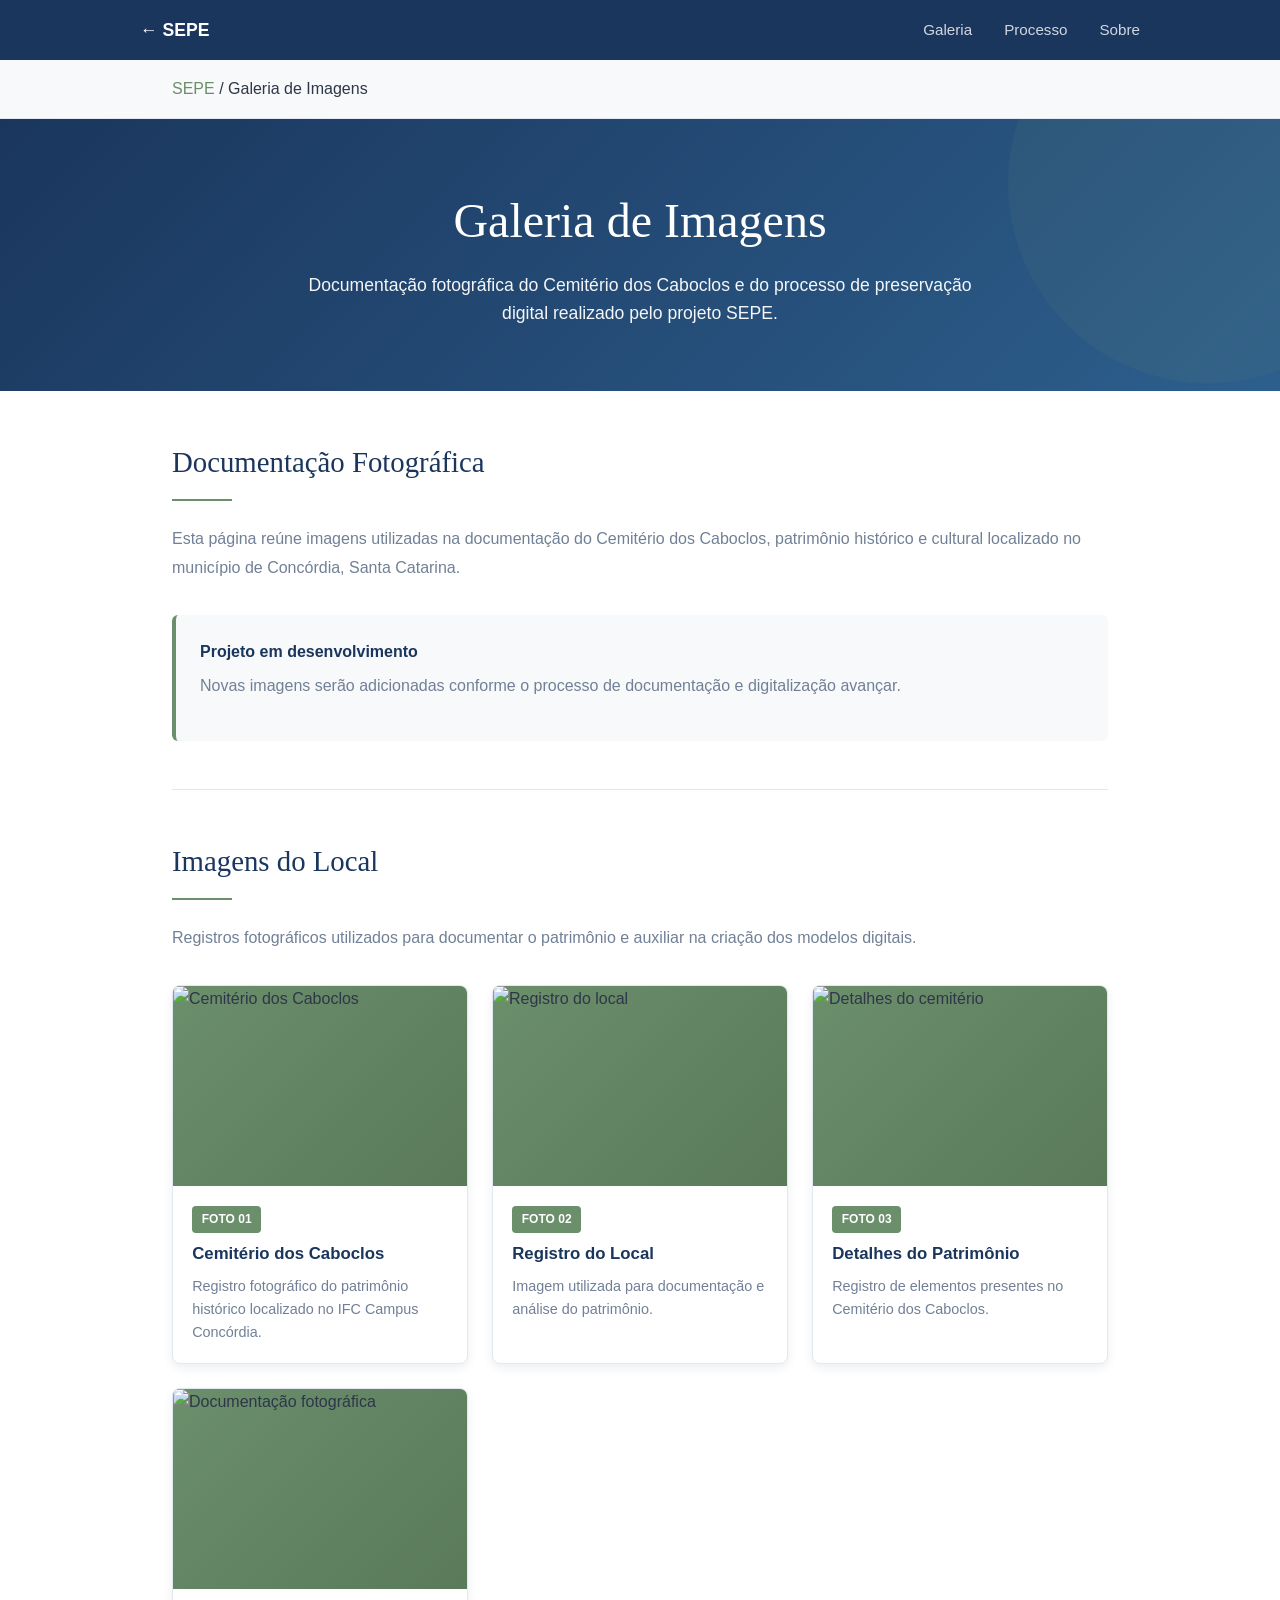
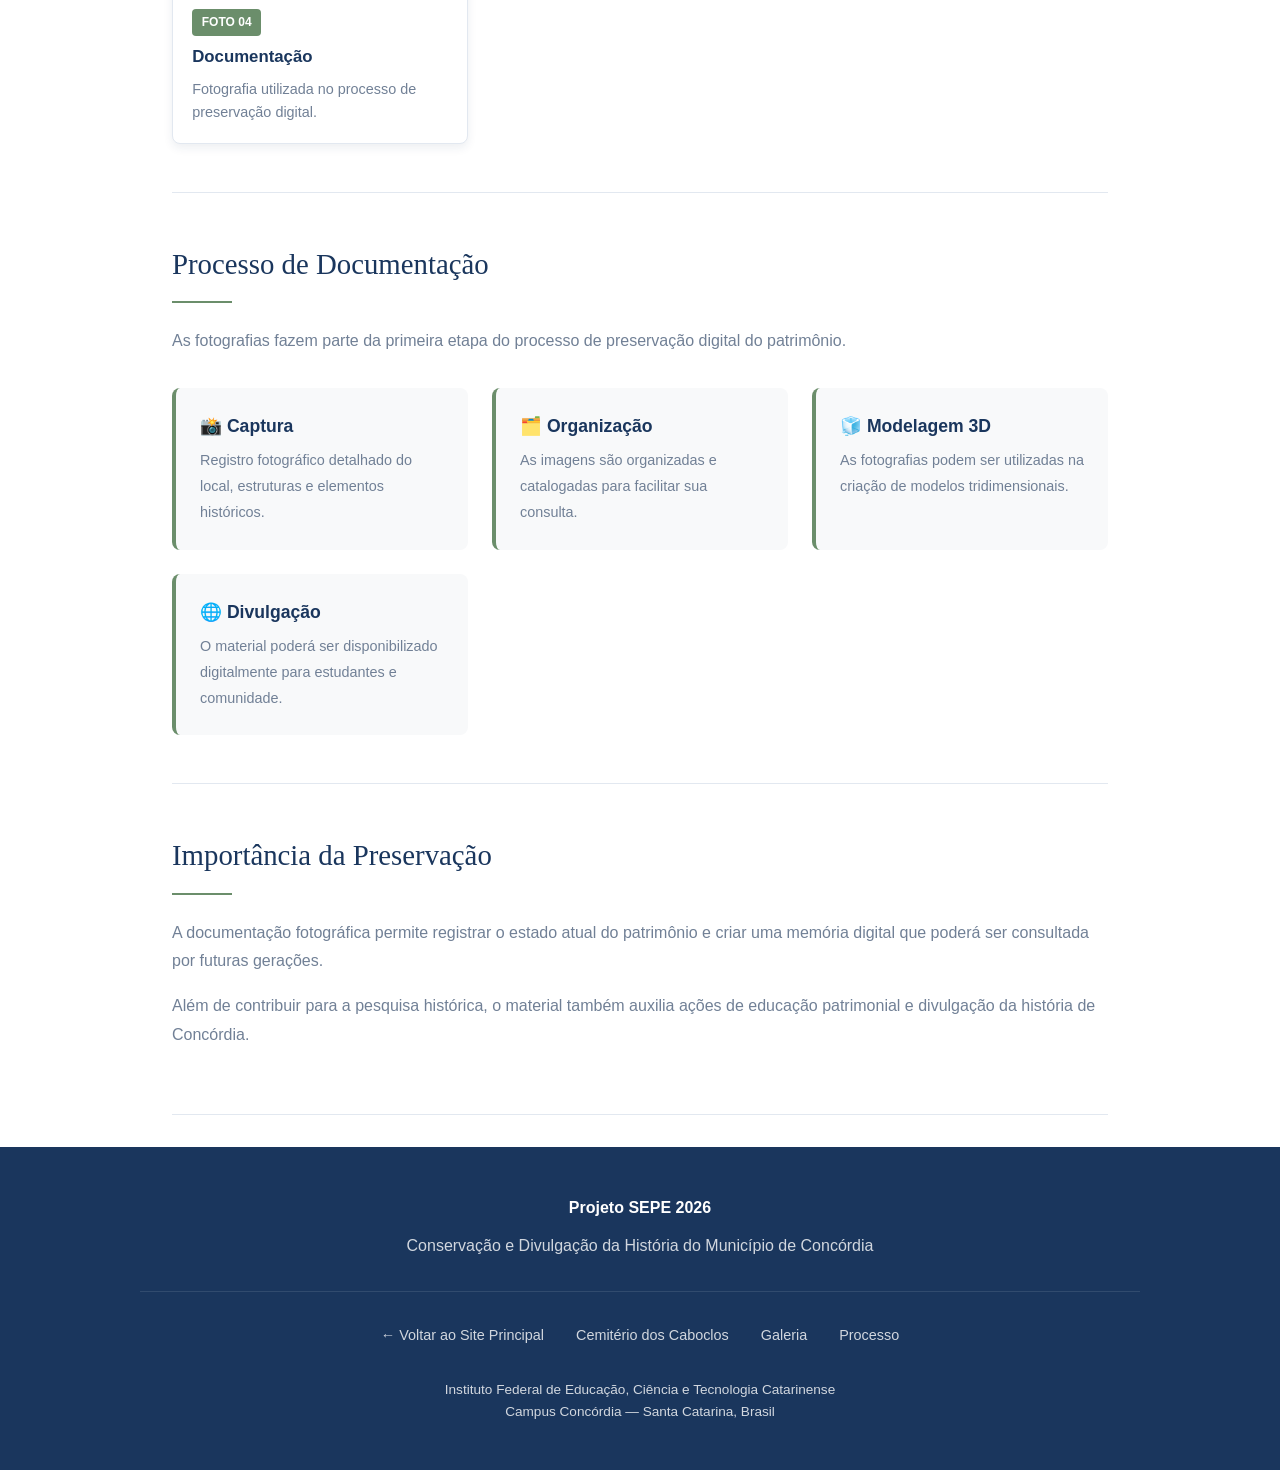
==== imagens_cemiterio.html @ 3f561ceb "Arquivos iniciais" ====
<!DOCTYPE html>
<html lang="pt-BR">
<head>
    <meta charset="UTF-8">
    <meta name="viewport" content="width=device-width, initial-scale=1.0">

    <title>Galeria de Imagens - Cemitério dos Caboclos | SEPE</title>

    <style>
        * {
            margin: 0;
            padding: 0;
            box-sizing: border-box;
        }

        :root {
            --dark-blue: #1a365d;
            --light-bg: #f8f9fa;
            --accent-green: #6b8e6b;
            --text-dark: #2d3748;
            --text-gray: #718096;
            --border-light: #e2e8f0;
        }

        body {
            font-family: -apple-system, BlinkMacSystemFont, 'Segoe UI',
                'Helvetica Neue', sans-serif;
            color: var(--text-dark);
            line-height: 1.6;
            background-color: #ffffff;
        }

        /* =========================
           NAVEGAÇÃO
        ========================= */

        nav {
            background-color: var(--dark-blue);
            padding: 1rem 2rem;
            position: sticky;
            top: 0;
            z-index: 100;
        }

        .nav-container {
            max-width: 1000px;
            margin: 0 auto;

            display: flex;
            align-items: center;
            justify-content: space-between;
        }

        .nav-logo {
            color: white;
            font-weight: 600;
            text-decoration: none;
            font-size: 1.1rem;
        }

        .nav-links {
            display: flex;
            gap: 2rem;
            list-style: none;
        }

        .nav-links a {
            color: rgba(255, 255, 255, 0.8);
            text-decoration: none;
            font-size: 0.95rem;
            transition: 0.3s;
        }

        .nav-links a:hover {
            color: white;
        }

        /* =========================
           BREADCRUMB
        ========================= */

        .breadcrumb {
            padding: 1rem 2rem;
            background-color: var(--light-bg);
            border-bottom: 1px solid var(--border-light);
        }

        .breadcrumb .container {
            max-width: 1000px;
            margin: auto;
        }

        .breadcrumb a {
            color: var(--accent-green);
            text-decoration: none;
        }

        .breadcrumb a:hover {
            text-decoration: underline;
        }

        /* =========================
           HEADER
        ========================= */

        header {
            background: linear-gradient(
                135deg,
                var(--dark-blue) 0%,
                #2d5f8d 100%
            );

            color: white;
            padding: 4rem 2rem;
            text-align: center;

            position: relative;
            overflow: hidden;
        }

        header::before {
            content: '';

            position: absolute;
            top: -50%;
            right: -10%;

            width: 400px;
            height: 400px;

            background-color: rgba(107, 142, 107, 0.1);

            border-radius: 50%;
        }

        header h1 {
            position: relative;
            z-index: 2;

            font-family: Georgia, serif;
            font-size: 3rem;
            font-weight: 300;

            margin-bottom: 0.7rem;
        }

        header p {
            position: relative;
            z-index: 2;

            max-width: 700px;
            margin: auto;

            font-size: 1.1rem;
            color: rgba(255, 255, 255, 0.95);
        }

        /* =========================
           CONTAINER
        ========================= */

        .container {
            max-width: 1000px;
            margin: auto;
            padding: 0 2rem;
        }

        /* =========================
           SEÇÕES
        ========================= */

        section {
            padding: 3rem 0;
            border-bottom: 1px solid var(--border-light);
        }

        section h2 {
            font-family: Georgia, serif;
            font-size: 1.8rem;
            font-weight: 400;

            color: var(--dark-blue);

            margin-bottom: 1.5rem;

            position: relative;
            padding-bottom: 1rem;
        }

        section h2::after {
            content: '';

            position: absolute;
            bottom: 0;
            left: 0;

            width: 60px;
            height: 2px;

            background-color: var(--accent-green);
        }

        section p {
            color: var(--text-gray);
            line-height: 1.8;
            margin-bottom: 1rem;
        }

        /* =========================
           AVISO
        ========================= */

        .notice {
            background-color: var(--light-bg);

            border-left: 4px solid var(--accent-green);

            padding: 1.5rem;

            border-radius: 6px;

            margin-top: 2rem;
        }

        .notice strong {
            color: var(--dark-blue);
        }

        /* =========================
           GALERIA
        ========================= */

        .gallery {
            display: grid;

            grid-template-columns:
                repeat(auto-fit, minmax(220px, 1fr));

            gap: 1.5rem;

            margin-top: 2rem;
        }

        .gallery-card {
            background-color: white;

            border: 1px solid var(--border-light);

            border-radius: 8px;

            overflow: hidden;

            box-shadow:
                0 4px 10px rgba(26, 54, 93, 0.08);

            transition:
                transform 0.3s ease,
                box-shadow 0.3s ease;
        }

        .gallery-card:hover {
            transform: translateY(-4px);

            box-shadow:
                0 8px 18px rgba(26, 54, 93, 0.15);
        }

        .gallery-image {
            width: 100%;
            height: 200px;

            object-fit: cover;

            display: block;

            background: linear-gradient(
                135deg,
                var(--accent-green),
                #5a7a5a
            );
        }

        .gallery-info {
            padding: 1.2rem;
        }

        .gallery-info h3 {
            color: var(--dark-blue);

            font-size: 1.05rem;

            margin-bottom: 0.4rem;
        }

        .gallery-info p {
            color: var(--text-gray);

            font-size: 0.9rem;

            line-height: 1.6;

            margin: 0;
        }

        /* =========================
           LEGENDA
        ========================= */

        .photo-number {
            display: inline-block;

            background-color: var(--accent-green);

            color: white;

            padding: 0.25rem 0.6rem;

            border-radius: 4px;

            font-size: 0.75rem;

            font-weight: 600;

            margin-bottom: 0.5rem;
        }

        /* =========================
           PROCESSO
        ========================= */

        .process-grid {
            display: grid;

            grid-template-columns:
                repeat(auto-fit, minmax(220px, 1fr));

            gap: 1.5rem;

            margin-top: 2rem;
        }

        .process-card {
            padding: 1.5rem;

            background-color: var(--light-bg);

            border-radius: 8px;

            border-left: 4px solid var(--accent-green);
        }

        .process-card h3 {
            color: var(--dark-blue);

            font-size: 1.1rem;

            margin-bottom: 0.5rem;
        }

        .process-card p {
            font-size: 0.9rem;

            margin: 0;
        }

        /* =========================
           FOOTER
        ========================= */

        footer {
            background-color: var(--dark-blue);

            color: rgba(255, 255, 255, 0.8);

            padding: 3rem 2rem;

            text-align: center;

            margin-top: 2rem;
        }

        .footer-content {
            max-width: 1000px;
            margin: auto;
        }

        .footer-content h4 {
            color: white;
            margin-bottom: 0.8rem;
        }

        .footer-links {
            display: flex;

            justify-content: center;

            gap: 2rem;

            flex-wrap: wrap;

            margin-top: 2rem;

            padding-top: 2rem;

            border-top:
                1px solid rgba(255, 255, 255, 0.1);
        }

        .footer-links a {
            color: rgba(255, 255, 255, 0.8);

            text-decoration: none;

            font-size: 0.9rem;
        }

        .footer-links a:hover {
            color: white;
        }

        /* =========================
           RESPONSIVO
        ========================= */

        @media (max-width: 768px) {

            header {
                padding: 3rem 1.5rem;
            }

            header h1 {
                font-size: 2.2rem;
            }

            .nav-links {
                gap: 1rem;
            }

            .gallery {
                grid-template-columns: repeat(2, 1fr);
            }

            .gallery-image {
                height: 170px;
            }
        }

        @media (max-width: 480px) {

            header {
                padding: 2.5rem 1rem;
            }

            header h1 {
                font-size: 1.7rem;
            }

            header p {
                font-size: 0.95rem;
            }

            .nav-container {
                flex-direction: column;
                gap: 1rem;
            }

            .nav-links {
                flex-direction: column;
                gap: 0.5rem;
                text-align: center;
            }

            .container {
                padding: 0 1.2rem;
            }

            .gallery {
                grid-template-columns: 1fr;
            }

            .gallery-image {
                height: 200px;
            }
        }
    </style>
</head>

<body>

    <!-- =========================
         NAVEGAÇÃO
    ========================== -->

    <nav>
        <div class="nav-container">

            <a href="index.html" class="nav-logo">
                ← SEPE
            </a>

            <ul class="nav-links">
                <li>
                    <a href="#galeria">Galeria</a>
                </li>

                <li>
                    <a href="#processo">Processo</a>
                </li>

                <li>
                    <a href="#sobre">Sobre</a>
                </li>
            </ul>

        </div>
    </nav>


    <!-- =========================
         BREADCRUMB
    ========================== -->

    <div class="breadcrumb">

        <div class="container">

            <a href="index.html">
                SEPE
            </a>

            <span> / </span>

            <span>
                Galeria de Imagens
            </span>

        </div>

    </div>


    <!-- =========================
         HEADER
    ========================== -->

    <header>

        <h1>
            Galeria de Imagens
        </h1>

        <p>
            Documentação fotográfica do Cemitério dos Caboclos
            e do processo de preservação digital realizado pelo
            projeto SEPE.
        </p>

    </header>


    <!-- =========================
         CONTEÚDO
    ========================== -->

    <main class="container">


        <!-- SOBRE -->

        <section id="sobre">

            <h2>
                Documentação Fotográfica
            </h2>

            <p>
                Esta página reúne imagens utilizadas na documentação
                do Cemitério dos Caboclos, patrimônio histórico e
                cultural localizado no município de Concórdia,
                Santa Catarina.
            </p>

            <div class="notice">

                <strong>
                    Projeto em desenvolvimento
                </strong>

                <p style="margin-top: 0.5rem;">
                    Novas imagens serão adicionadas conforme o
                    processo de documentação e digitalização
                    avançar.
                </p>

            </div>

        </section>


        <!-- =========================
             GALERIA
        ========================== -->

        <section id="galeria">

            <h2>
                Imagens do Local
            </h2>

            <p>
                Registros fotográficos utilizados para documentar
                o patrimônio e auxiliar na criação dos modelos
                digitais.
            </p>


            <div class="gallery">


                <!-- IMAGEM 1 -->

                <div class="gallery-card">

                    <img
                        src="jpg_6979fb0d8ee38.jpeg"
                        alt="Cemitério dos Caboclos"
                        class="gallery-image"
                    >

                    <div class="gallery-info">

                        <span class="photo-number">
                            FOTO 01
                        </span>

                        <h3>
                            Cemitério dos Caboclos
                        </h3>

                        <p>
                            Registro fotográfico do patrimônio
                            histórico localizado no IFC Campus
                            Concórdia.
                        </p>

                    </div>

                </div>


                <!-- IMAGEM 2 -->

                <div class="gallery-card">

                    <img
                        src="imagem2.jpg"
                        alt="Registro do local"
                        class="gallery-image"
                    >

                    <div class="gallery-info">

                        <span class="photo-number">
                            FOTO 02
                        </span>

                        <h3>
                            Registro do Local
                        </h3>

                        <p>
                            Imagem utilizada para documentação
                            e análise do patrimônio.
                        </p>

                    </div>

                </div>


                <!-- IMAGEM 3 -->

                <div class="gallery-card">

                    <img
                        src="imagem3.jpg"
                        alt="Detalhes do cemitério"
                        class="gallery-image"
                    >

                    <div class="gallery-info">

                        <span class="photo-number">
                            FOTO 03
                        </span>

                        <h3>
                            Detalhes do Patrimônio
                        </h3>

                        <p>
                            Registro de elementos presentes no
                            Cemitério dos Caboclos.
                        </p>

                    </div>

                </div>


                <!-- IMAGEM 4 -->

                <div class="gallery-card">

                    <img
                        src="imagens_cemiterio/jpg_6979fb0d8ee38.jpeg"
                        alt="Documentação fotográfica"
                        class="gallery-image"
                    >

                    <div class="gallery-info">

                        <span class="photo-number">
                            FOTO 04
                        </span>

                        <h3>
                            Documentação
                        </h3>

                        <p>
                            Fotografia utilizada no processo
                            de preservação digital.
                        </p>

                    </div>

                </div>


            </div>

        </section>


        <!-- =========================
             PROCESSO
        ========================== -->

        <section id="processo">

            <h2>
                Processo de Documentação
            </h2>

            <p>
                As fotografias fazem parte da primeira etapa do
                processo de preservação digital do patrimônio.
            </p>


            <div class="process-grid">


                <div class="process-card">

                    <h3>
                        📸 Captura
                    </h3>

                    <p>
                        Registro fotográfico detalhado do local,
                        estruturas e elementos históricos.
                    </p>

                </div>


                <div class="process-card">

                    <h3>
                        🗂️ Organização
                    </h3>

                    <p>
                        As imagens são organizadas e catalogadas
                        para facilitar sua consulta.
                    </p>

                </div>


                <div class="process-card">

                    <h3>
                        🧊 Modelagem 3D
                    </h3>

                    <p>
                        As fotografias podem ser utilizadas na
                        criação de modelos tridimensionais.
                    </p>

                </div>


                <div class="process-card">

                    <h3>
                        🌐 Divulgação
                    </h3>

                    <p>
                        O material poderá ser disponibilizado
                        digitalmente para estudantes e comunidade.
                    </p>

                </div>


            </div>

        </section>


        <!-- =========================
             PRESERVAÇÃO
        ========================== -->

        <section>

            <h2>
                Importância da Preservação
            </h2>

            <p>
                A documentação fotográfica permite registrar o
                estado atual do patrimônio e criar uma memória
                digital que poderá ser consultada por futuras
                gerações.
            </p>

            <p>
                Além de contribuir para a pesquisa histórica,
                o material também auxilia ações de educação
                patrimonial e divulgação da história de Concórdia.
            </p>

        </section>

    </main>


    <!-- =========================
         FOOTER
    ========================== -->

    <footer>

        <div class="footer-content">

            <h4>
                Projeto SEPE 2026
            </h4>

            <p>
                Conservação e Divulgação da História do Município
                de Concórdia
            </p>


            <div class="footer-links">

                <a href="index.html">
                    ← Voltar ao Site Principal
                </a>

                <a href="cemiterio.html">
                    Cemitério dos Caboclos
                </a>

                <a href="#galeria">
                    Galeria
                </a>

                <a href="#processo">
                    Processo
                </a>

            </div>


            <p style="margin-top: 2rem; font-size: 0.85rem;">

                Instituto Federal de Educação, Ciência e
                Tecnologia Catarinense<br>

                Campus Concórdia — Santa Catarina, Brasil

            </p>

        </div>

    </footer>

</body>
</html>
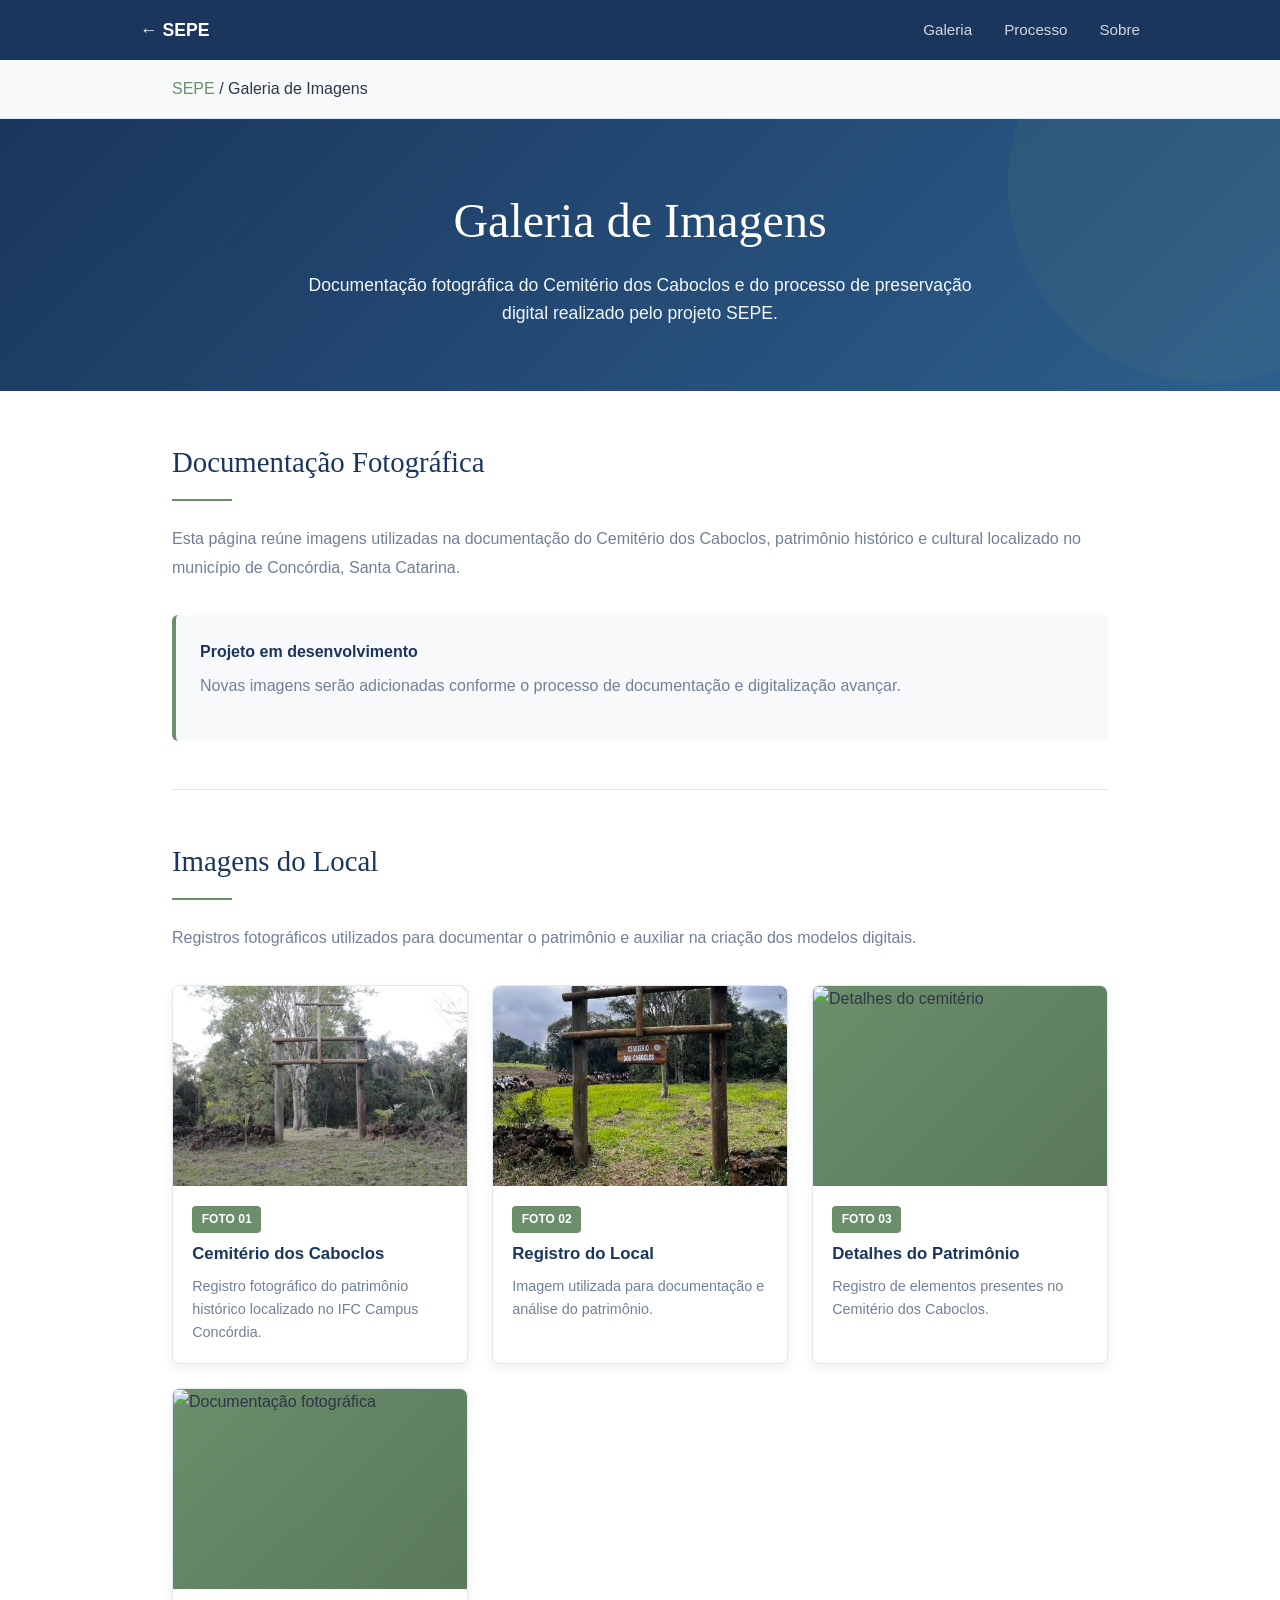
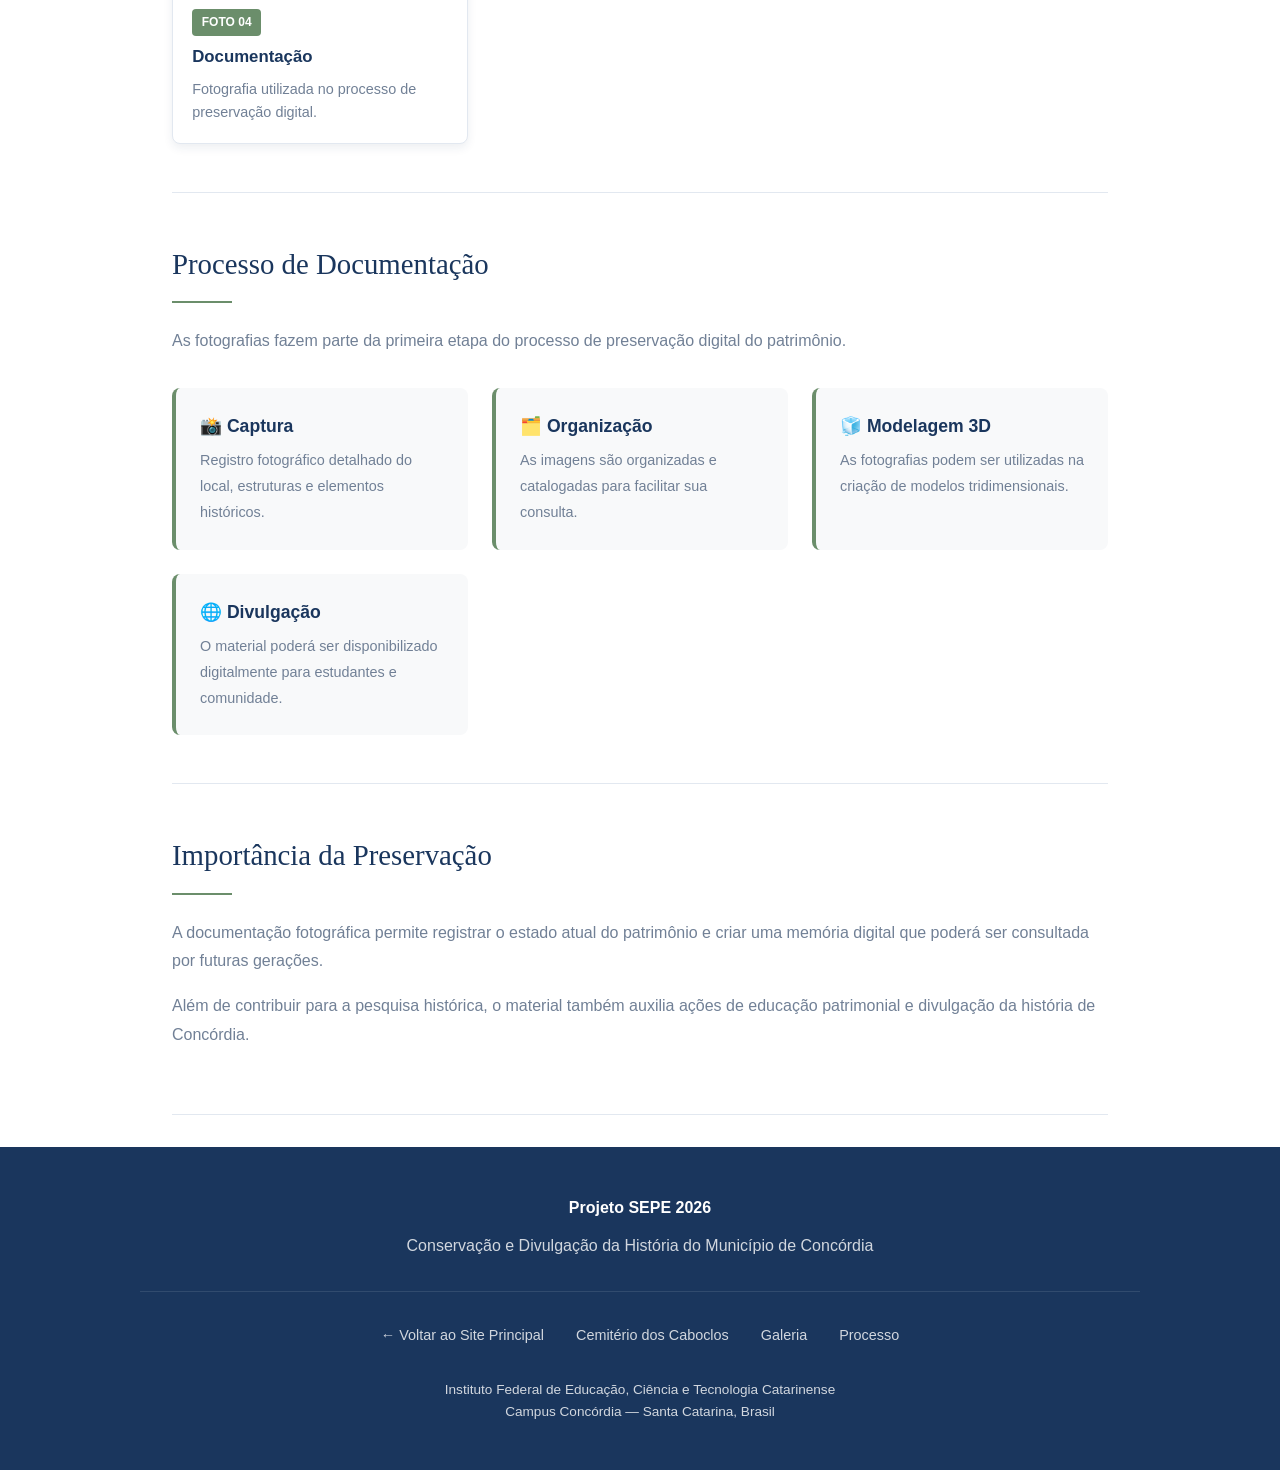
==== commit ce71f848: "colocando imagens" ====
--- a/imagens_cemiterio.html
+++ b/imagens_cemiterio.html
@@ -622,7 +622,7 @@
                 <div class="gallery-card">
 
                     <img
-                        src="jpg_6979fb0d8ee38.jpeg"
+                        src="imagens/jpg_6979fb0d8ee38.jpeg"
                         alt="Cemitério dos Caboclos"
                         class="gallery-image"
                     >
@@ -653,7 +653,7 @@
                 <div class="gallery-card">
 
                     <img
-                        src="imagem2.jpg"
+                        src="imagens/images.jpg"
                         alt="Registro do local"
                         class="gallery-image"
                     >
